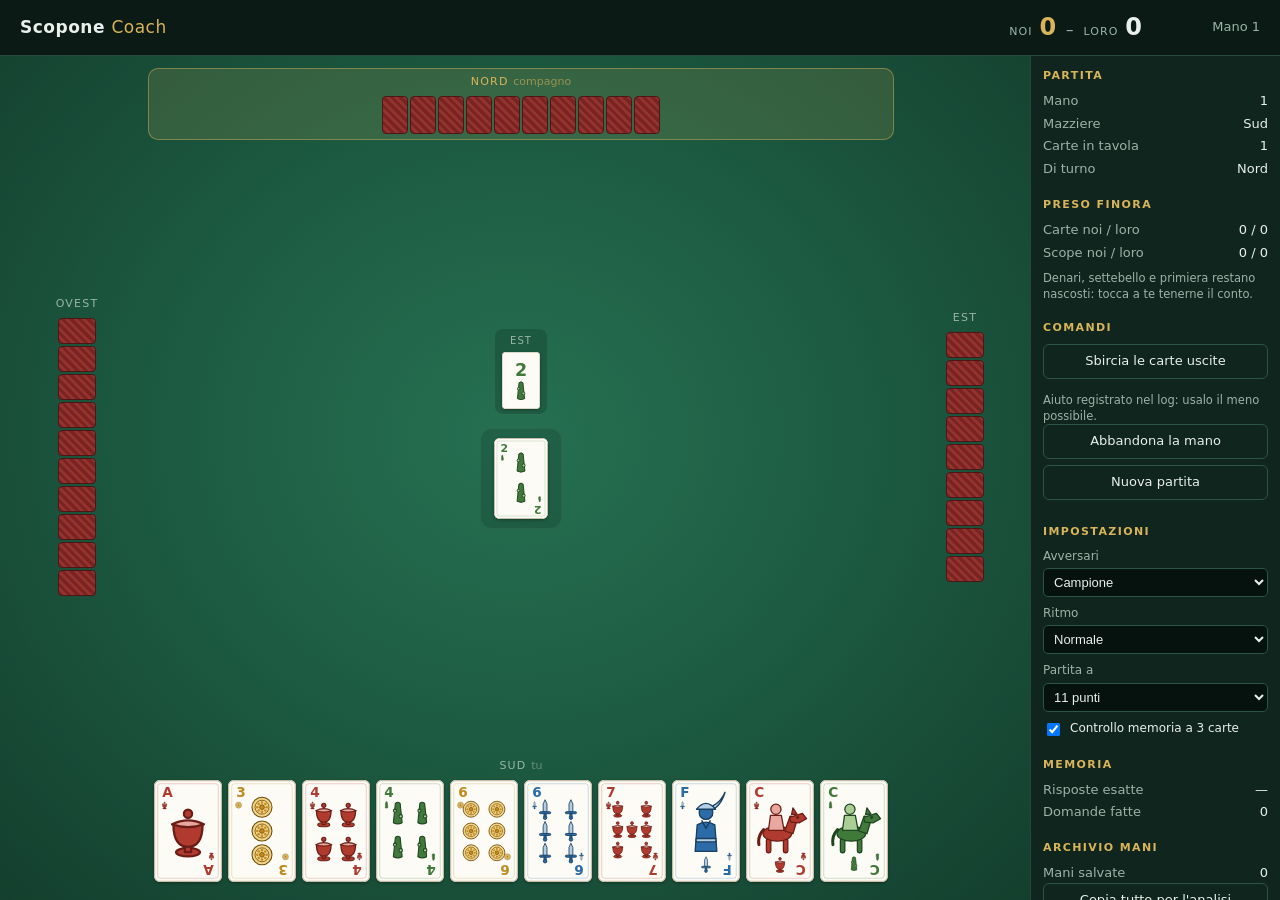
==== index.html @ cdd15470 "Scopone Coach: tavolo, motore avversari e allenamento della memoria Scopone scientifico contro tre b" ====
<!DOCTYPE html>
<html lang="it">
<head>
<meta charset="utf-8">
<meta name="viewport" content="width=device-width,initial-scale=1,viewport-fit=cover">
<title>Scopone Coach</title>
<meta name="description" content="Allenamento a scopone scientifico contro tre avversari virtuali, per imparare a ricordare le carte.">
<meta name="theme-color" content="#0b1a14">
<meta name="mobile-web-app-capable" content="yes">
<meta name="apple-mobile-web-app-capable" content="yes">
<meta name="apple-mobile-web-app-status-bar-style" content="black-translucent">
<meta name="apple-mobile-web-app-title" content="Scopone">
<link rel="icon" href="icona.svg" type="image/svg+xml">
<link rel="apple-touch-icon" href="icona.svg">
<link rel="manifest" href="manifest.webmanifest">
<link rel="stylesheet" href="style.css">
</head>
<body>

<header id="testa">
  <h1>Scopone <span>Coach</span></h1>
  <div id="tabellone">
    <div class="sq sq0"><span class="et">Noi</span><span class="pt" id="pt0">0</span></div>
    <div class="sep">–</div>
    <div class="sq sq1"><span class="et">Loro</span><span class="pt" id="pt1">0</span></div>
  </div>
  <div id="statoMano">Mano 1</div>
</header>

<main>
  <section id="tavoloWrap">
    <div class="posto posto-nord" id="posto2">
      <div class="etichetta">Nord <em>compagno</em></div>
      <div class="dorsi" id="dorsi2"></div>
    </div>

    <div class="posto posto-ovest" id="posto3">
      <div class="etichetta">Ovest</div>
      <div class="dorsi" id="dorsi3"></div>
    </div>

    <div class="posto posto-est" id="posto1">
      <div class="etichetta">Est</div>
      <div class="dorsi" id="dorsi1"></div>
    </div>

    <div id="centro">
      <div id="ultime"></div>
      <div id="tavolo"></div>
      <div id="messaggio"></div>
    </div>

    <div class="posto posto-sud" id="posto0">
      <div class="etichetta">Sud <em>tu</em></div>
      <div id="mia"></div>
    </div>
  </section>

  <aside id="lato">
    <div class="pannello">
      <h2>Partita</h2>
      <dl id="info">
        <dt>Mano</dt><dd id="iMano">1</dd>
        <dt>Mazziere</dt><dd id="iMazziere">Ovest</dd>
        <dt>Carte in tavola</dt><dd id="iTavolo">0</dd>
        <dt>Di turno</dt><dd id="iTurno">Sud</dd>
      </dl>
    </div>

    <div class="pannello">
      <h2>Preso finora</h2>
      <dl id="bottino">
        <dt>Carte noi / loro</dt><dd id="bCarte">0 / 0</dd>
        <dt>Scope noi / loro</dt><dd id="bScope">0 / 0</dd>
      </dl>
      <p class="nota">Denari, settebello e primiera restano nascosti: tocca a te tenerne il conto.</p>
    </div>

    <div class="pannello">
      <h2>Comandi</h2>
      <button id="btnSbircia" class="secondario">Sbircia le carte uscite</button>
      <p class="nota" id="notaSbircia">Aiuto registrato nel log: usalo il meno possibile.</p>
      <button id="btnNuovaMano" class="secondario">Abbandona la mano</button>
      <button id="btnNuovaPartita" class="secondario">Nuova partita</button>
    </div>

    <div class="pannello">
      <h2>Impostazioni</h2>
      <label>Avversari
        <select id="optLivello">
          <option value="principiante">Principiante</option>
          <option value="intermedio">Intermedio</option>
          <option value="campione" selected>Campione</option>
        </select>
      </label>
      <label>Ritmo
        <select id="optRitardo">
          <option value="450">Veloce</option>
          <option value="900" selected>Normale</option>
          <option value="1600">Lento</option>
        </select>
      </label>
      <label>Partita a
        <select id="optObiettivo">
          <option value="11" selected>11 punti</option>
          <option value="16">16 punti</option>
          <option value="21">21 punti</option>
        </select>
      </label>
      <label class="check">
        <input type="checkbox" id="optCheckpoint" checked>
        Controllo memoria a 3 carte
      </label>
    </div>

    <div class="pannello">
      <h2>Memoria</h2>
      <dl id="statMem">
        <dt>Risposte esatte</dt><dd id="mAcc">—</dd>
        <dt>Domande fatte</dt><dd id="mTot">0</dd>
      </dl>
    </div>

    <div class="pannello" id="panArchivio">
      <h2>Archivio mani</h2>
      <dl><dt>Mani salvate</dt><dd id="aCount">0</dd></dl>
      <button id="btnCopiaArchivio" class="secondario">Copia tutto per l'analisi</button>
      <button id="btnScaricaArchivio" class="secondario">Scarica l'archivio</button>
      <button id="btnSvuotaArchivio" class="secondario">Svuota</button>
      <p class="nota">Le mani restano nel browser di questo dispositivo.</p>
    </div>
  </aside>
</main>

<div id="velo" class="nascosto"></div>
<div id="finestra" class="nascosto"></div>

<script src="rules.js"></script>
<script src="carte.js"></script>
<script src="ai.js"></script>
<script src="app.js"></script>
</body>
</html>
---- style.css ----
:root {
  --feltro: #1d5c43;
  --feltro-scuro: #133c2c;
  --oro: #d8b45a;
  --denari: #c08a1e;
  --coppe: #bb3226;
  --spade: #2b6ba8;
  --bastoni: #2c7a4e;
  --carta-bg: #fdfbf5;
  --pannello: #10251d;
  --testo: #e9f0ec;
  --tenue: #9ab4a8;
}

* { box-sizing: border-box; }

body {
  margin: 0;
  font: 15px/1.45 -apple-system, BlinkMacSystemFont, "Segoe UI", system-ui, sans-serif;
  background: var(--feltro-scuro);
  color: var(--testo);
  height: 100vh;
  display: flex;
  flex-direction: column;
  overflow: hidden;
}

/* ---------- testata ---------- */

#testa {
  display: flex;
  align-items: center;
  gap: 28px;
  padding: 10px 20px;
  background: #0b1a14;
  border-bottom: 1px solid #24483a;
  flex: 0 0 auto;
}
#testa h1 {
  margin: 0;
  font-size: 17px;
  letter-spacing: .5px;
  font-weight: 600;
}
#testa h1 span { color: var(--oro); font-weight: 400; }

#tabellone {
  display: flex;
  align-items: baseline;
  gap: 10px;
  margin-left: auto;
}
#tabellone .sq { display: flex; align-items: baseline; gap: 7px; }
#tabellone .et { font-size: 11px; text-transform: uppercase; letter-spacing: 1px; color: var(--tenue); }
#tabellone .pt { font-size: 24px; font-weight: 600; font-variant-numeric: tabular-nums; }
#tabellone .sq0 .pt { color: var(--oro); }
#tabellone .sep { color: var(--tenue); }
#statoMano { font-size: 13px; color: var(--tenue); min-width: 90px; text-align: right; }

/* ---------- impianto ---------- */

main {
  flex: 1 1 auto;
  display: flex;
  min-height: 0;
}

#tavoloWrap {
  flex: 1 1 auto;
  display: grid;
  grid-template-columns: 130px 1fr 130px;
  grid-template-rows: auto minmax(0, 1fr) auto;
  grid-template-areas:
    ".     nord   ."
    "ovest centro est"
    ".     sud    .";
  gap: 6px;
  padding: 12px;
  background:
    radial-gradient(ellipse at 50% 45%, #267052 0%, var(--feltro) 45%, #143f2e 100%);
  min-width: 0;
}

.posto-nord  { grid-area: nord; }
.posto-ovest { grid-area: ovest; }
.posto-est   { grid-area: est; }
.posto-sud   { grid-area: sud; }
#centro      { grid-area: centro; }

.posto {
  display: flex;
  flex-direction: column;
  align-items: center;
  justify-content: center;
  gap: 6px;
  border-radius: 10px;
  padding: 6px;
  transition: background .25s;
}
.posto.attivo { background: rgba(216,180,90,.14); box-shadow: inset 0 0 0 1px rgba(216,180,90,.45); }

.etichetta {
  font-size: 11px;
  text-transform: uppercase;
  letter-spacing: 1.2px;
  color: var(--tenue);
  white-space: nowrap;
}
.etichetta em { font-style: normal; opacity: .6; text-transform: none; letter-spacing: 0; }
.posto.attivo .etichetta { color: var(--oro); }

.dorsi { display: flex; gap: 2px; flex-wrap: wrap; justify-content: center; }
.posto-ovest .dorsi, .posto-est .dorsi { flex-direction: column; gap: 2px; }

.dorso {
  width: 26px; height: 38px;
  border-radius: 4px;
  background: repeating-linear-gradient(45deg, #7a2323 0 3px, #94322d 3px 6px);
  border: 1px solid #4d1616;
  flex: 0 0 auto;
}
.posto-ovest .dorso, .posto-est .dorso { width: 38px; height: 26px; }

/* ---------- centro ---------- */

#centro {
  display: flex;
  flex-direction: column;
  align-items: center;
  justify-content: center;
  gap: 14px;
  min-height: 0;
}

#ultime {
  display: flex;
  gap: 14px;
  align-items: flex-start;
  justify-content: center;
  min-height: 74px;
  flex-wrap: wrap;
}
.giocata {
  display: flex;
  flex-direction: column;
  align-items: center;
  gap: 3px;
  padding: 5px 7px;
  border-radius: 8px;
  background: rgba(0,0,0,.16);
}
.giocata .chi { font-size: 10px; text-transform: uppercase; letter-spacing: 1px; color: var(--tenue); }
.giocata.mia .chi { color: var(--oro); }
.giocata .riga { display: flex; align-items: center; gap: 3px; }
.giocata .freccia { color: var(--tenue); font-size: 11px; }
.giocata .scopa {
  font-size: 10px; font-weight: 700; letter-spacing: 1px;
  color: #0b1a14; background: var(--oro);
  border-radius: 3px; padding: 1px 5px;
}

#tavolo {
  display: flex;
  flex-wrap: wrap;
  gap: 7px;
  justify-content: center;
  align-content: center;
  min-height: 88px;
  padding: 10px 14px;
  border-radius: 12px;
  background: rgba(0,0,0,.13);
  box-shadow: inset 0 0 0 1px rgba(255,255,255,.05);
  max-width: 640px;
}
#tavolo:empty::after {
  content: "tavolo vuoto";
  color: rgba(255,255,255,.28);
  font-size: 12px;
  letter-spacing: 1px;
}

#messaggio { font-size: 13px; color: var(--oro); min-height: 20px; text-align: center; }

#mia { display: flex; gap: 6px; flex-wrap: nowrap; justify-content: center; }

/* ---------- carte ---------- */

.carta {
  position: relative;
  width: 54px; height: 81px;
  border-radius: 6px;
  background: var(--carta-bg);
  box-shadow: 0 1px 3px rgba(0,0,0,.35);
  overflow: hidden;
  user-select: none;
  flex: 0 0 auto;
}
.carta svg { display: block; width: 100%; height: 100%; }

.carta.grande { width: 68px; height: 102px; }
.carta.piccola { width: 38px; height: 57px; border-radius: 4px; }

.carta.cliccabile { cursor: pointer; transition: transform .12s, box-shadow .12s; }
.carta.cliccabile:hover { transform: translateY(-9px); box-shadow: 0 6px 14px rgba(0,0,0,.45); }
.carta.spenta { opacity: .34; filter: grayscale(.6); }
.carta.evidenzia { box-shadow: 0 0 0 2px var(--oro), 0 4px 10px rgba(0,0,0,.4); }

#mia.inattiva .carta { cursor: default; }
#mia.inattiva .carta:hover { transform: none; box-shadow: 0 1px 3px rgba(0,0,0,.35); }

/* ---------- pannello laterale ---------- */

#lato {
  flex: 0 0 250px;
  background: var(--pannello);
  border-left: 1px solid #24483a;
  padding: 12px;
  overflow-y: auto;
}
.pannello { margin-bottom: 18px; }
.pannello h2 {
  font-size: 11px; text-transform: uppercase; letter-spacing: 1.4px;
  color: var(--oro); margin: 0 0 8px; font-weight: 600;
}
.pannello dl { margin: 0; display: grid; grid-template-columns: 1fr auto; gap: 4px 10px; font-size: 13px; }
.pannello dt { color: var(--tenue); }
.pannello dd { margin: 0; text-align: right; font-variant-numeric: tabular-nums; }
.nota { font-size: 11.5px; color: var(--tenue); margin: 7px 0 0; line-height: 1.4; }

#lato label { display: block; font-size: 12px; color: var(--tenue); margin-bottom: 8px; }
#lato label.check { display: flex; align-items: center; gap: 7px; color: var(--testo); }
#lato select {
  display: block; width: 100%; margin-top: 3px; padding: 5px 6px;
  background: #06120d; color: var(--testo);
  border: 1px solid #2c5445; border-radius: 5px; font-size: 13px;
}

button {
  font: inherit; font-size: 13px;
  border-radius: 6px; padding: 7px 12px; cursor: pointer;
  border: 1px solid var(--oro); background: var(--oro); color: #10251d;
  font-weight: 600;
}
button:hover { filter: brightness(1.08); }
button:disabled {
  opacity: .35;
  cursor: not-allowed;
  filter: none;
}
button.secondario {
  width: 100%; margin-bottom: 6px;
  background: transparent; color: var(--testo); border-color: #2c5445; font-weight: 400;
}
button.secondario:hover { border-color: var(--oro); color: var(--oro); }

/* ---------- finestre ---------- */

.nascosto { display: none !important; }

#velo {
  position: fixed; inset: 0;
  background: rgba(3,10,7,.72);
  z-index: 10;
}
#finestra {
  position: fixed; z-index: 11;
  top: 50%; left: 50%; transform: translate(-50%,-50%);
  width: min(680px, 92vw);
  max-height: 88vh; overflow-y: auto;
  background: #12271e;
  border: 1px solid #2f5c4a;
  border-radius: 12px;
  padding: 22px 24px;
  box-shadow: 0 20px 60px rgba(0,0,0,.6);
}
#finestra h2 { margin: 0 0 4px; font-size: 19px; }
#finestra h3 { margin: 18px 0 8px; font-size: 12px; text-transform: uppercase; letter-spacing: 1.3px; color: var(--oro); }
#finestra p { margin: 6px 0; font-size: 14px; }
#finestra p.sottotitolo { color: var(--tenue); margin-bottom: 14px; }
#finestra .azioni { display: flex; gap: 8px; justify-content: flex-end; margin-top: 20px; }

.scelte { display: flex; flex-direction: column; gap: 8px; }
.scelta {
  display: flex; align-items: center; gap: 8px;
  padding: 8px 10px;
  border: 1px solid #2c5445; border-radius: 8px;
  background: rgba(0,0,0,.2); cursor: pointer;
}
.scelta:hover { border-color: var(--oro); background: rgba(216,180,90,.1); }
.scelta .desc { font-size: 12px; color: var(--tenue); margin-left: auto; }

table.punti { width: 100%; border-collapse: collapse; font-size: 14px; margin-top: 6px; }
table.punti th, table.punti td { padding: 6px 8px; text-align: right; border-bottom: 1px solid #24483a; }
table.punti th:first-child, table.punti td:first-child { text-align: left; color: var(--tenue); }
table.punti td.vinto { color: var(--oro); font-weight: 600; }
table.punti tr.totale td, table.punti tr.totale th { border-bottom: none; font-weight: 700; padding-top: 10px; }

.domanda { margin: 14px 0; }
.domanda .testo { font-size: 15px; margin-bottom: 8px; }
.opzioni { display: flex; flex-wrap: wrap; gap: 6px; }
.opzioni button {
  min-width: 42px; background: transparent; color: var(--testo);
  border-color: #2c5445; font-weight: 400;
}
.opzioni button.scelto { background: var(--oro); color: #10251d; border-color: var(--oro); font-weight: 600; }

.griglia40 { display: grid; grid-template-columns: repeat(10, 1fr); gap: 4px; margin-top: 6px; }
.griglia40 .cellaSeme { display: contents; }
.esito { font-size: 13px; }
.esito .ok { color: #7fd6a0; }
.esito .ko { color: #e8836f; }
.percorso { font-size: 12px; color: var(--tenue); word-break: break-all; }

/* ---------- schermi piccoli ---------- */

@media (hover: none) {
  /* su schermo touch il sollevamento va dato al tocco, non al passaggio */
  .carta.cliccabile:hover { transform: none; box-shadow: 0 1px 3px rgba(0,0,0,.35); }
  .carta.cliccabile:active { transform: translateY(-9px); box-shadow: 0 6px 14px rgba(0,0,0,.45); }
  button, .scelta { -webkit-tap-highlight-color: transparent; }
}

@media (max-width: 1080px) {
  #lato { flex-basis: 200px; }
  .carta { width: 46px; height: 69px; }
  .carta.grande { width: 58px; height: 87px; }
}

@media (max-width: 860px) {
  body { height: auto; min-height: 100vh; overflow: auto; }
  main { flex-direction: column; }

  #testa { flex-wrap: wrap; gap: 12px 18px; padding: 8px 12px; }
  #statoMano { min-width: 0; }

  #tavoloWrap {
    grid-template-columns: 62px 1fr 62px;
    padding: 8px;
    gap: 4px;
  }
  .posto-ovest .dorso, .posto-est .dorso { width: 30px; height: 21px; }
  .dorso { width: 21px; height: 31px; }
  .etichetta { font-size: 10px; letter-spacing: .8px; }
  .etichetta em { display: none; }

  #ultime { gap: 8px; min-height: 60px; }
  #tavolo { min-height: 70px; padding: 8px; gap: 5px; }
  #mia { flex-wrap: wrap; gap: 5px; }

  #lato {
    flex: none;
    width: 100%;
    border-left: none;
    border-top: 1px solid #24483a;
    display: grid;
    grid-template-columns: repeat(auto-fit, minmax(200px, 1fr));
    gap: 0 18px;
    align-items: start;
  }

  #finestra { padding: 18px 16px; width: min(680px, 94vw); }
  #finestra h2 { font-size: 17px; }
}

@media (max-width: 620px) {
  .carta { width: 40px; height: 60px; }
  .carta.grande { width: 52px; height: 78px; }
  .carta.piccola { width: 30px; height: 45px; }

  #tavoloWrap { grid-template-columns: 44px 1fr 44px; }
  .posto-ovest .dorso, .posto-est .dorso { width: 24px; height: 17px; }
  .griglia40 { grid-template-columns: repeat(5, 1fr); }
  .opzioni button { min-width: 36px; padding: 6px 8px; }
  #tabellone .pt { font-size: 20px; }
  #finestra .azioni { flex-wrap: wrap; }
}
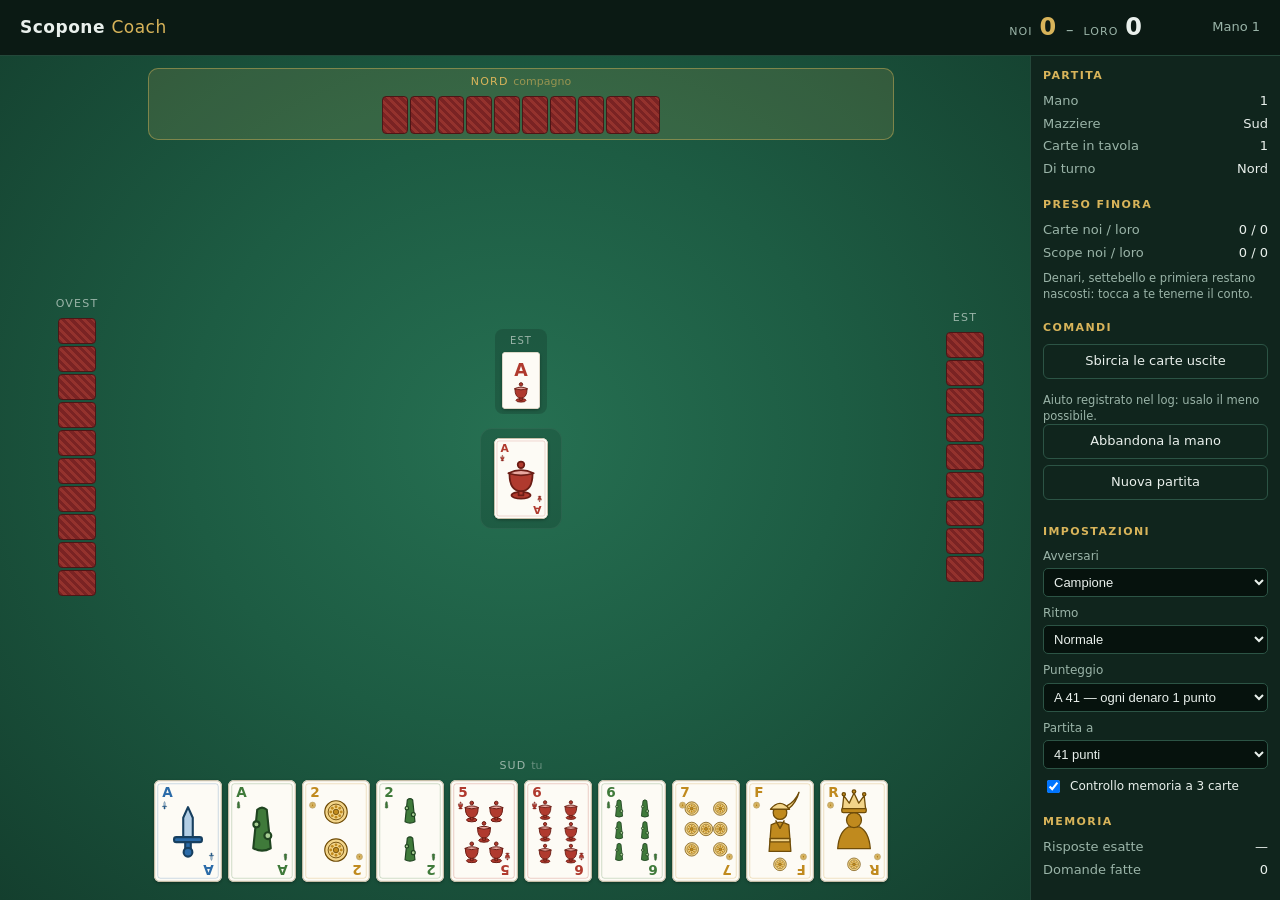
==== commit aade8047: "Punteggio a 41: ogni denaro un punto, settebello uno in piu' Diventa il sistema predefinito; il clas" ====
--- a/index.html
+++ b/index.html
@@ -100,12 +100,14 @@
           <option value="1600">Lento</option>
         </select>
       </label>
+      <label>Punteggio
+        <select id="optSistema">
+          <option value="quarantuno" selected>A 41 — ogni denaro 1 punto</option>
+          <option value="classico">Classico — carte, denari, 7 bello, primiera</option>
+        </select>
+      </label>
       <label>Partita a
-        <select id="optObiettivo">
-          <option value="11" selected>11 punti</option>
-          <option value="16">16 punti</option>
-          <option value="21">21 punti</option>
-        </select>
+        <select id="optObiettivo"></select>
       </label>
       <label class="check">
         <input type="checkbox" id="optCheckpoint" checked>
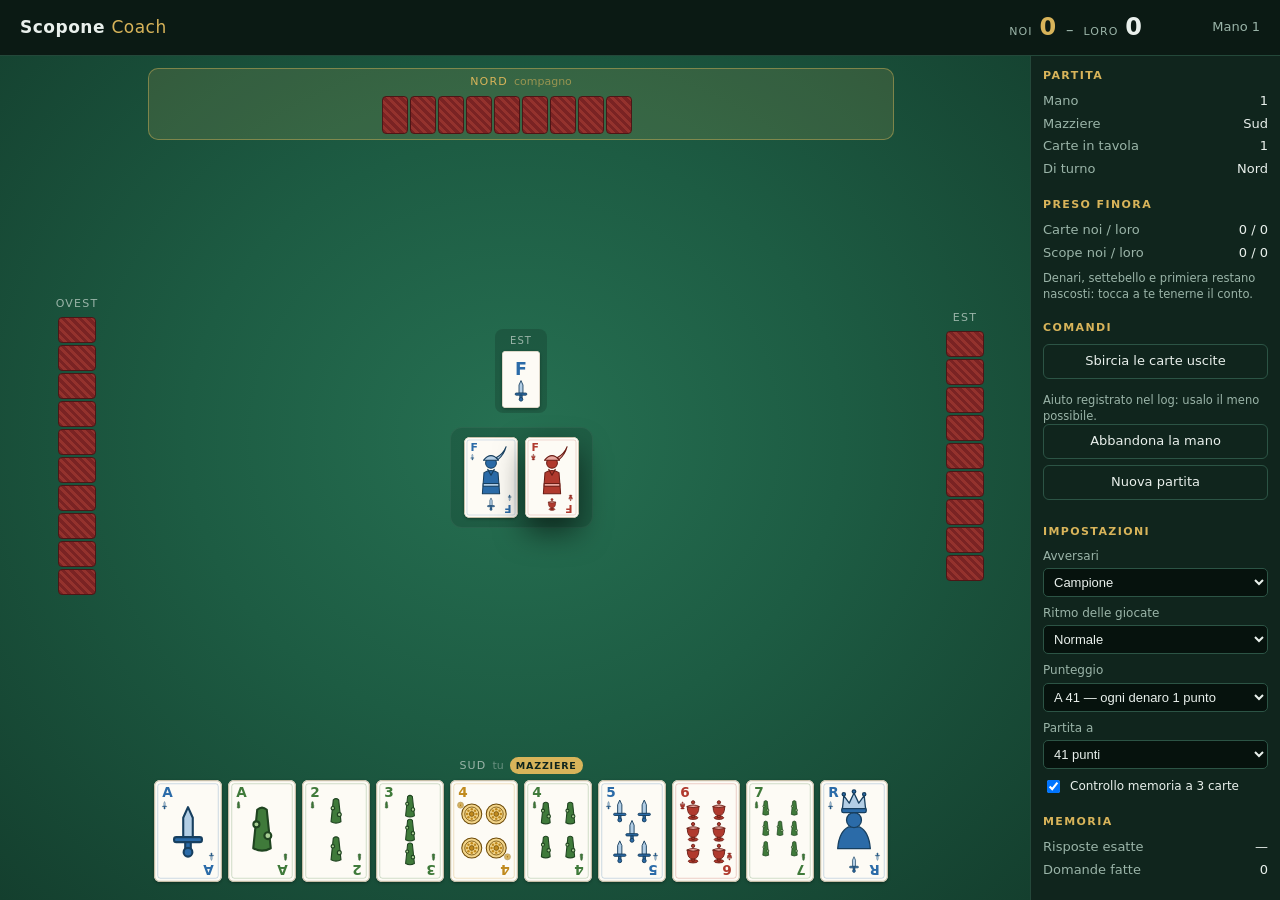
==== commit 94777038: "Giocate animate, mazziere segnato in tavola, icona col settebello L'animazione non e' decorazione: l" ====
--- a/index.html
+++ b/index.html
@@ -30,17 +30,17 @@
 <main>
   <section id="tavoloWrap">
     <div class="posto posto-nord" id="posto2">
-      <div class="etichetta">Nord <em>compagno</em></div>
+      <div class="etichetta">Nord <em>compagno</em><span class="cartaro">mazziere</span></div>
       <div class="dorsi" id="dorsi2"></div>
     </div>
 
     <div class="posto posto-ovest" id="posto3">
-      <div class="etichetta">Ovest</div>
+      <div class="etichetta">Ovest<span class="cartaro">mazziere</span></div>
       <div class="dorsi" id="dorsi3"></div>
     </div>
 
     <div class="posto posto-est" id="posto1">
-      <div class="etichetta">Est</div>
+      <div class="etichetta">Est<span class="cartaro">mazziere</span></div>
       <div class="dorsi" id="dorsi1"></div>
     </div>
 
@@ -51,7 +51,7 @@
     </div>
 
     <div class="posto posto-sud" id="posto0">
-      <div class="etichetta">Sud <em>tu</em></div>
+      <div class="etichetta">Sud <em>tu</em><span class="cartaro">mazziere</span></div>
       <div id="mia"></div>
     </div>
   </section>
@@ -93,11 +93,12 @@
           <option value="campione" selected>Campione</option>
         </select>
       </label>
-      <label>Ritmo
+      <label>Ritmo delle giocate
         <select id="optRitardo">
-          <option value="450">Veloce</option>
-          <option value="900" selected>Normale</option>
-          <option value="1600">Lento</option>
+          <option value="700">Svelto</option>
+          <option value="1100" selected>Normale</option>
+          <option value="1700">Lento</option>
+          <option value="2400">Molto lento</option>
         </select>
       </label>
       <label>Punteggio
--- a/style.css
+++ b/style.css
@@ -109,6 +109,20 @@
 .etichetta em { font-style: normal; opacity: .6; text-transform: none; letter-spacing: 0; }
 .posto.attivo .etichetta { color: var(--oro); }
 
+.etichetta { display: flex; align-items: center; gap: 6px; justify-content: center; }
+.cartaro {
+  display: none;
+  font-size: 9.5px;
+  letter-spacing: .8px;
+  padding: 2px 6px 1px;
+  border-radius: 999px;
+  background: var(--oro);
+  color: #10251d;
+  font-weight: 700;
+}
+.posto.mazziere .cartaro { display: inline-block; }
+.posto-ovest .etichetta, .posto-est .etichetta { flex-direction: column; gap: 3px; }
+
 .dorsi { display: flex; gap: 2px; flex-wrap: wrap; justify-content: center; }
 .posto-ovest .dorsi, .posto-est .dorsi { flex-direction: column; gap: 2px; }
 
@@ -208,6 +222,41 @@
 #mia.inattiva .carta { cursor: default; }
 #mia.inattiva .carta:hover { transform: none; box-shadow: 0 1px 3px rgba(0,0,0,.35); }
 
+/* ---------- animazione della giocata ---------- */
+
+.volante {
+  position: fixed;
+  z-index: 30;
+  pointer-events: none;
+  border-radius: 6px;
+  overflow: hidden;
+  background: var(--carta-bg);
+  box-shadow: 0 14px 30px rgba(0,0,0,.55);
+  transition-property: left, top, width, height, transform, opacity;
+  transition-timing-function: cubic-bezier(.25,.85,.35,1);
+  transition-duration: 0ms;
+}
+.volante svg { display: block; width: 100%; height: 100%; }
+.volante.coperta {
+  background: repeating-linear-gradient(45deg, #7a2323 0 4px, #94322d 4px 8px);
+  border: 1px solid #4d1616;
+}
+
+/* la carta appena calata: anello bianco */
+.carta.cartaGiocata {
+  box-shadow: 0 0 0 3px #fff, 0 0 20px 5px rgba(255,255,255,.45), 0 8px 18px rgba(0,0,0,.5);
+  transform: translateY(-7px);
+  transition: transform .25s, box-shadow .25s;
+  z-index: 2;
+}
+/* le carte che sta portando via: anello dorato */
+.carta.inPresa {
+  box-shadow: 0 0 0 3px var(--oro), 0 0 20px 5px rgba(216,180,90,.4), 0 8px 18px rgba(0,0,0,.5);
+  transform: translateY(-7px);
+  transition: transform .25s, box-shadow .25s;
+  z-index: 2;
+}
+
 /* ---------- pannello laterale ---------- */
 
 #lato {
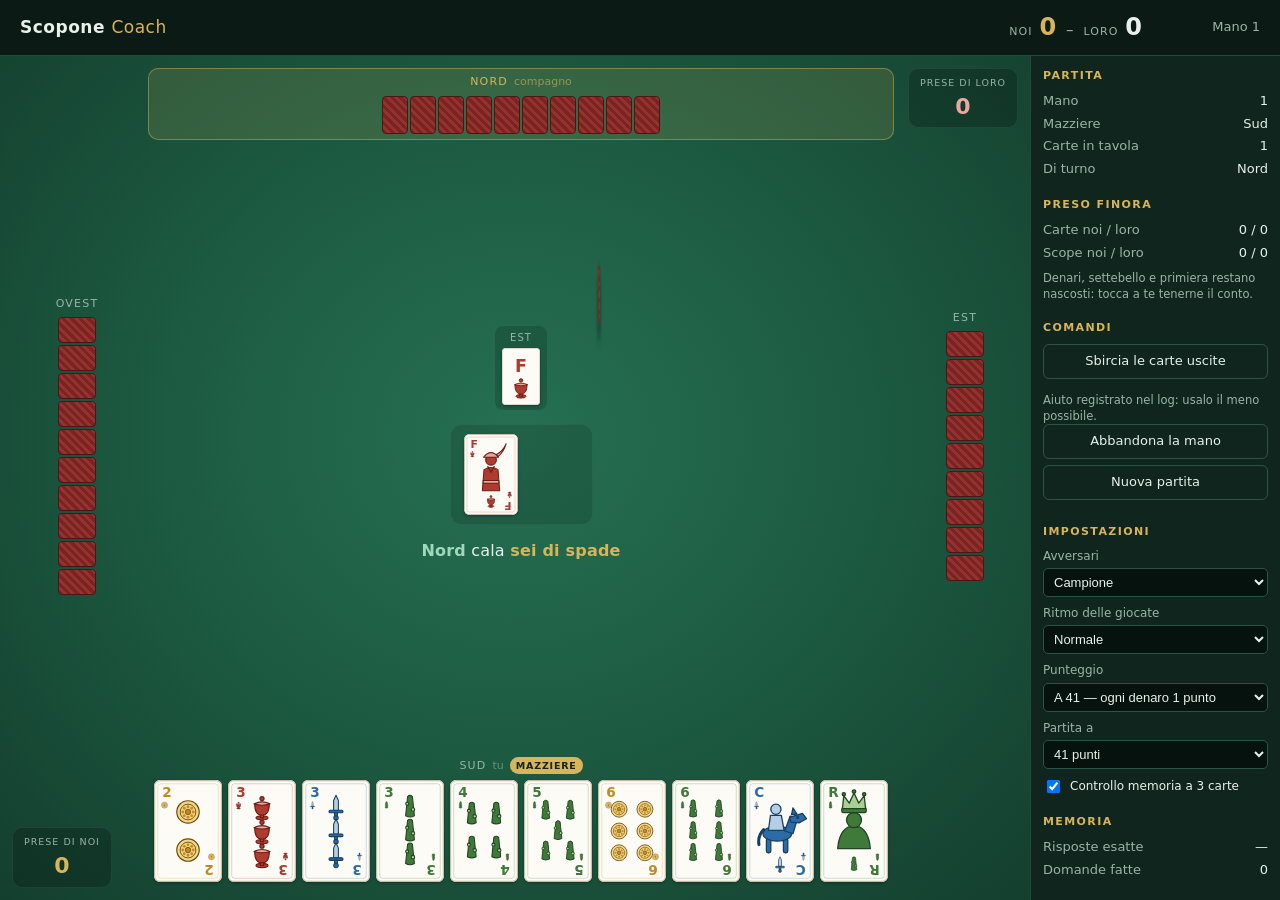
==== commit b7d88ed6: "Le giocate ora si raccontano: testo, mazzetti delle prese, tavolo che si spegne L'animazione da sola" ====
--- a/index.html
+++ b/index.html
@@ -48,6 +48,15 @@
       <div id="ultime"></div>
       <div id="tavolo"></div>
       <div id="messaggio"></div>
+    </div>
+
+    <div class="mazzetto mazzetto-loro" id="mazzoLoro">
+      <span class="et">prese di Loro</span>
+      <span class="n">0</span>
+    </div>
+    <div class="mazzetto mazzetto-noi" id="mazzoNoi">
+      <span class="et">prese di Noi</span>
+      <span class="n">0</span>
     </div>
 
     <div class="posto posto-sud" id="posto0">
--- a/style.css
+++ b/style.css
@@ -66,6 +66,7 @@
 }
 
 #tavoloWrap {
+  position: relative;
   flex: 1 1 auto;
   display: grid;
   grid-template-columns: 130px 1fr 130px;
@@ -193,7 +194,55 @@
   letter-spacing: 1px;
 }
 
-#messaggio { font-size: 13px; color: var(--oro); min-height: 20px; text-align: center; }
+/* il racconto della mossa: e' la parte che rende leggibile l'animazione */
+#messaggio {
+  font-size: 16px;
+  color: var(--testo);
+  min-height: 26px;
+  text-align: center;
+  letter-spacing: .2px;
+  transition: opacity .15s;
+}
+#messaggio b { color: var(--oro); font-weight: 600; }
+#messaggio .chi { color: #9fd8bb; font-weight: 600; }
+#messaggio .urlo {
+  display: inline-block;
+  background: var(--oro); color: #10251d;
+  font-weight: 700; letter-spacing: 1.5px;
+  padding: 2px 12px; border-radius: 999px;
+}
+
+/* i due mazzetti delle prese: le carte volano qui dentro, cosi' si vede
+   dove finiscono invece di sparire nel nulla */
+.mazzetto {
+  position: absolute;
+  display: flex;
+  flex-direction: column;
+  align-items: center;
+  gap: 1px;
+  padding: 8px 12px 6px;
+  border-radius: 10px;
+  background: rgba(0,0,0,.22);
+  box-shadow: inset 0 0 0 1px rgba(255,255,255,.07);
+  min-width: 92px;
+}
+.mazzetto .et {
+  font-size: 9.5px; text-transform: uppercase; letter-spacing: 1px; color: var(--tenue);
+  white-space: nowrap;
+}
+.mazzetto .n { font-size: 22px; font-weight: 700; font-variant-numeric: tabular-nums; }
+.mazzetto-noi  { left: 12px; bottom: 12px; }
+.mazzetto-noi .n { color: var(--oro); }
+.mazzetto-loro { right: 12px; top: 12px; }
+.mazzetto-loro .n { color: #e8a79f; }
+.mazzetto.cresce {
+  animation: pulsaMazzetto .45s ease-out;
+}
+@keyframes pulsaMazzetto {
+  0%   { transform: scale(1); box-shadow: inset 0 0 0 1px rgba(255,255,255,.07); }
+  40%  { transform: scale(1.13); box-shadow: inset 0 0 0 2px var(--oro); }
+  100% { transform: scale(1); box-shadow: inset 0 0 0 1px rgba(255,255,255,.07); }
+}
 
 #mia { display: flex; gap: 6px; flex-wrap: nowrap; justify-content: center; }
 
@@ -257,6 +306,13 @@
   z-index: 2;
 }
 
+/* nel momento della presa il resto del tavolo si spegne: restano accese
+   solo la carta calata e quelle che si porta via */
+#tavolo .carta { transition: opacity .22s, filter .22s, transform .25s, box-shadow .25s; }
+#tavolo.evidenzia .carta { opacity: .2; filter: grayscale(.75); }
+#tavolo.evidenzia .carta.cartaGiocata,
+#tavolo.evidenzia .carta.inPresa { opacity: 1; filter: none; }
+
 /* ---------- pannello laterale ---------- */
 
 #lato {
